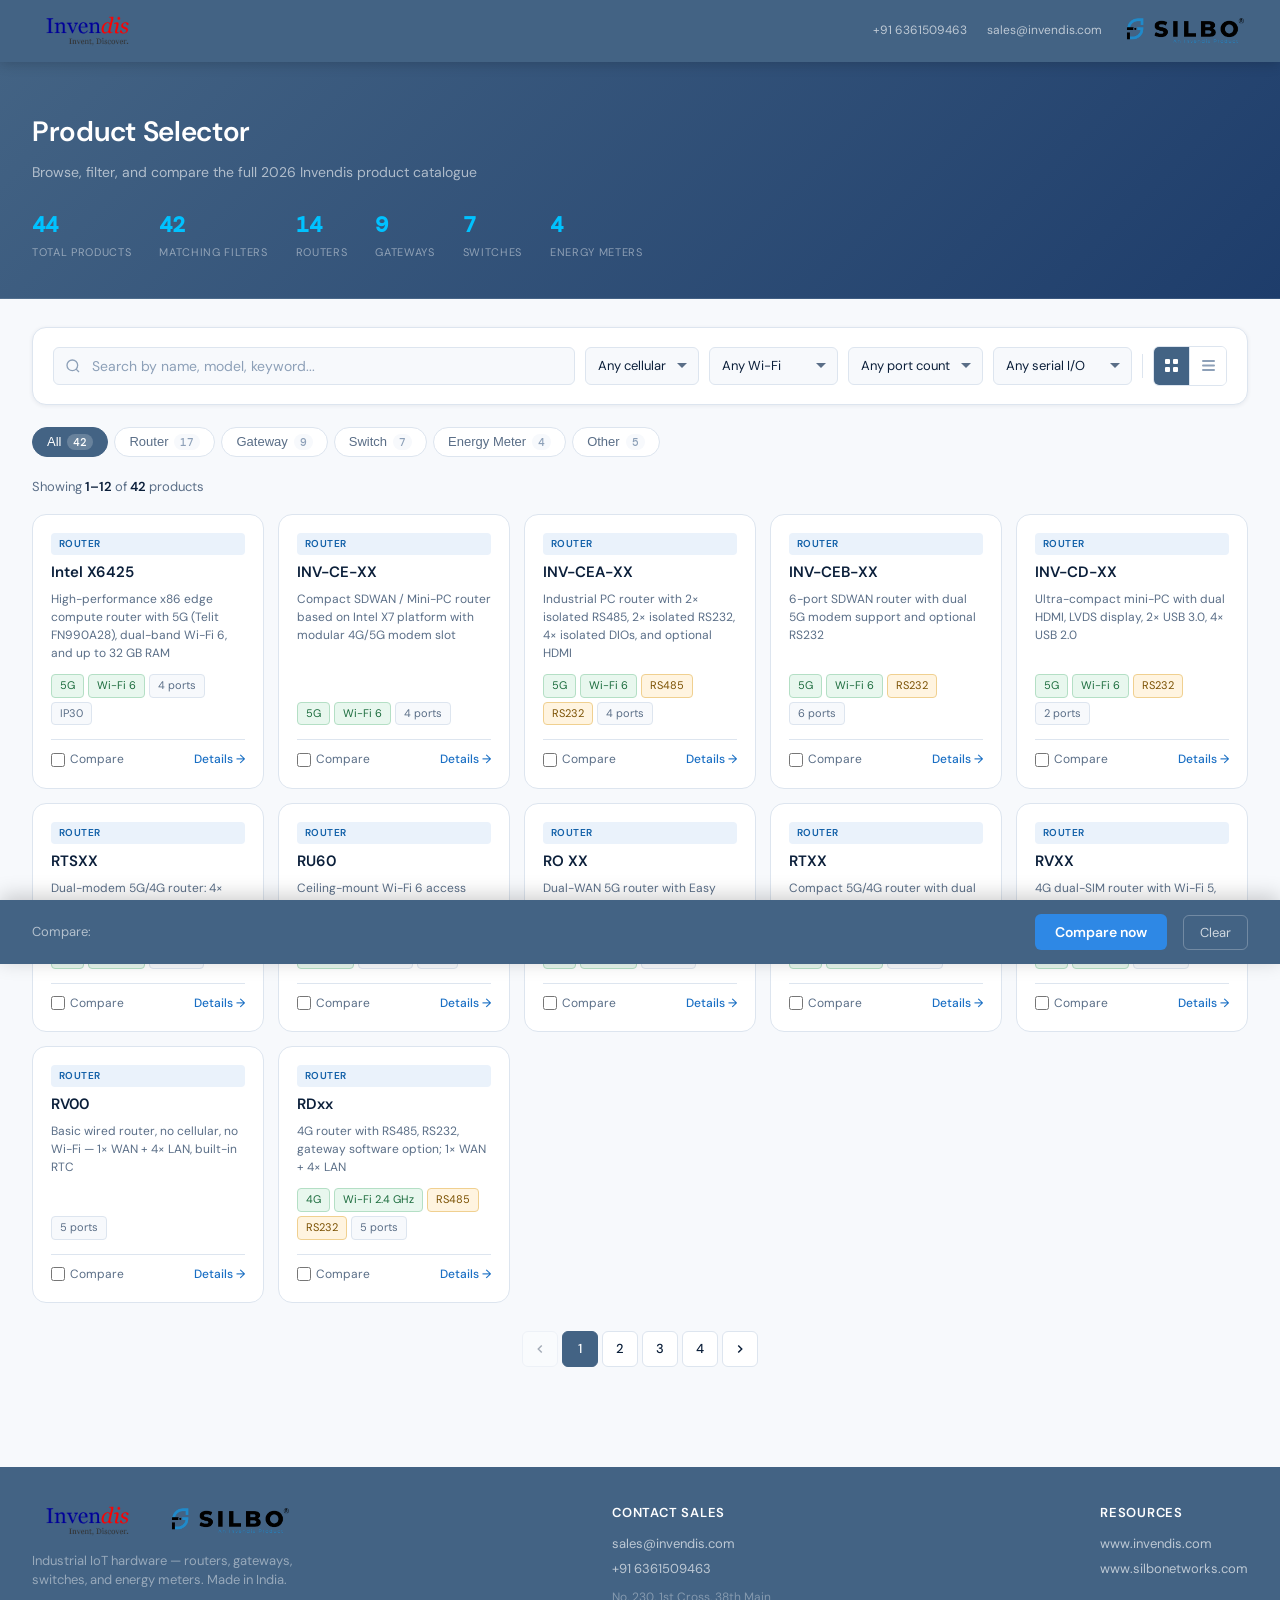
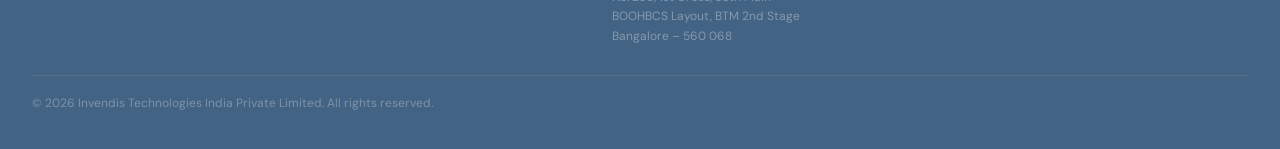
==== index.html @ b543a1ed "Rename productSelector.html to index.html" ====
<!DOCTYPE html>
<html lang="en">
    <head>
        <meta charset="UTF-8">
        <meta name="viewport" content="width=device-width, initial-scale=1.0">
        <title>Product Selector — Invendis Technologies</title>
        <link rel="preconnect" href="https://fonts.googleapis.com">
        <link href="https://fonts.googleapis.com/css2?family=DM+Sans:wght@300;400;500;600&family=DM+Mono:wght@400;500&display=swap" rel="stylesheet">
        <link rel="stylesheet" href="styles.css">
    </head>
    <body>
        <header>
            <div class="header-inner">
                <a class="header-logo-link" href="https://www.invendis.com" target="_blank">
                    <img src="assets/invendis_logo.png" alt="Invendis" class="header-logo-img header-logo-invendis">
                </a>
                <div class="header-right">
                    <div class="header-contact">
                        <a href="tel:+916361509463">+91 6361509463</a>
                        <a href="mailto:sales@invendis.com">sales@invendis.com</a>
                    </div>
                    <a class="header-logo-link" href="https://www.silbonetworks.com" target="_blank">
                        <img src="assets/silbo_logo.png" alt="SILBO — An Invendis Product" class="header-logo-img header-logo-silbo">
                    </a>
                </div>
            </div>
        </header>

        <div class="hero">
            <div class="hero-inner">
                <h1>Product Selector</h1>
                <p>Browse, filter, and compare the full 2026 Invendis product catalogue</p>
                <div class="hero-stats">
                    <div class="hero-stat"><span class="num" id="statTotal">44</span><span class="lbl">Total products</span></div>
                    <div class="hero-stat"><span class="num" id="statFiltered">44</span><span class="lbl">Matching filters</span></div>
                    <div class="hero-stat"><span class="num">14</span><span class="lbl">Routers</span></div>
                    <div class="hero-stat"><span class="num">9</span><span class="lbl">Gateways</span></div>
                    <div class="hero-stat"><span class="num">7</span><span class="lbl">Switches</span></div>
                    <div class="hero-stat"><span class="num">4</span><span class="lbl">Energy meters</span></div>
                </div>
            </div>
        </div>

        <div class="main">
            <div class="filter-bar">
                <div class="search-wrap">
                    <svg viewBox="0 0 24 24" fill="none" stroke="currentColor" stroke-width="2"><circle cx="11" cy="11" r="8"/><path d="m21 21-4.35-4.35"/></svg>
                    <input type="text" id="search" placeholder="Search by name, model, keyword..." oninput="currentPage=1;render()">
                </div>
                <select id="fCell" onchange="currentPage=1;render()">
                    <option value="">Any cellular</option>
                    <option value="5G">5G capable</option>
                    <option value="4G">4G only</option>
                    <option value="none">No cellular</option>
                </select>
                <select id="fWifi" onchange="currentPage=1;render()">
                    <option value="">Any Wi-Fi</option>
                    <option value="WiFi6">Wi-Fi 6 (ax)</option>
                    <option value="WiFi5">Wi-Fi 5 (ac)</option>
                    <option value="WiFi24">Wi-Fi 2.4 GHz</option>
                    <option value="none">No Wi-Fi</option>
                </select>
                <select id="fPorts" onchange="currentPage=1;render()">
                    <option value="">Any port count</option>
                    <option value="2">1–2 ports</option>
                    <option value="5">3–5 ports</option>
                    <option value="8">6–8 ports</option>
                    <option value="10">9+ ports</option>
                </select>
                <select id="fSerial" onchange="currentPage=1;render()">
                    <option value="">Any serial I/O</option>
                    <option value="rs485">Has RS485</option>
                    <option value="rs232">Has RS232</option>
                    <option value="both">RS485 + RS232</option>
                </select>
                <div class="filter-divider"></div>
                <div class="view-toggle">
                    <button id="btnGrid" class="active" onclick="setView('grid')" title="Grid view">
                        <svg width="15" height="15" viewBox="0 0 15 15" fill="currentColor"><rect x="1" y="1" width="5" height="5" rx="1"/><rect x="9" y="1" width="5" height="5" rx="1"/><rect x="1" y="9" width="5" height="5" rx="1"/><rect x="9" y="9" width="5" height="5" rx="1"/></svg>
                    </button>
                    <button id="btnList" onclick="setView('list')" title="List view">
                        <svg width="15" height="15" viewBox="0 0 15 15" fill="currentColor"><rect x="1" y="2" width="13" height="2" rx="1"/><rect x="1" y="6.5" width="13" height="2" rx="1"/><rect x="1" y="11" width="13" height="2" rx="1"/></svg>
                    </button>
                </div>
            </div>

            <div class="cat-tabs" id="catTabs"></div>

            <div class="results-bar">
                <p class="results-count" id="resultsCount"></p>
                <button class="clear-filters" id="clearBtn" onclick="clearFilters()" style="display:none">Clear all filters</button>
            </div>

            <div id="results"></div>
            <div id="pagination"></div>

        </div>

        <div class="compare-tray" id="compareTray">
            <span class="compare-tray-label">Compare:</span>
            <div class="compare-tray-chips" id="trayChips"></div>
            <button class="btn-compare" onclick="openCompareModal()">Compare now</button>
            <button class="btn-clear-compare" onclick="clearCompare()">Clear</button>
        </div>

        <footer>
            <div class="footer-inner">
                <div class="footer-brand">
                    <div class="footer-logos">
                        <a href="https://www.invendis.com" target="_blank">
                            <img src="assets/invendis_logo.png" alt="Invendis" class="footer-logo-img footer-logo-invendis">
                        </a>
                        <a href="https://www.silbonetworks.com" target="_blank">
                            <img src="assets/silbo_logo.png" alt="SILBO — An Invendis Product" class="footer-logo-img footer-logo-silbo">
                        </a>
                    </div>
                    <p style="margin-top:12px">Industrial IoT hardware — routers, gateways, switches, and energy meters. Made in India.</p>
                </div>
                <div class="footer-contact">
                    <h4>Contact Sales</h4>
                    <p><a href="mailto:sales@invendis.com">sales@invendis.com</a></p>
                    <p><a href="tel:+916361509463">+91 6361509463</a></p>
                    <p style="margin-top:8px; font-size:12px; color:rgba(255,255,255,0.35)">No. 230, 1st Cross, 38th Main<br>BOOHBCS Layout, BTM 2nd Stage<br>Bangalore – 560 068</p>
                </div>
                <div class="footer-contact">
                    <h4>Resources</h4>
                    <p><a href="https://www.invendis.com" target="_blank">www.invendis.com</a></p>
                    <p><a href="https://www.silbonetworks.com" target="_blank">www.silbonetworks.com</a></p>
                </div>
            </div>
            
            <div class="footer-bottom">
                &copy; 2026 Invendis Technologies India Private Limited. All rights reserved.
            </div>
        </footer>

        <div id="modalRoot"></div>

        <script src="products.js"></script>
        <script src="app.js"></script>
        
    </body>
</html>
---- styles.css ----
:root {
  --navy: #436384;
  --navy-mid: #152D4F;
  --navy-light: #1E3D6B;
  --blue: #1A6FC4;
  --blue-light: #2E88E5;
  --blue-pale: #EAF2FB;
  --accent: #00C2FF;
  --white: #FFFFFF;
  --off-white: #F7F9FC;
  --border: #DDE5EF;
  --text-main: #0B1F3A;
  --text-muted: #5A6E87;
  --text-light: #8DA0B8;
  --success-bg: #E8F7EE;
  --success-text: #1A6B3C;
  --warn-bg: #FFF4E0;
  --warn-text: #7A5000;
  --radius-sm: 6px;
  --radius-md: 10px;
  --radius-lg: 14px;
  --shadow-sm: 0 1px 4px rgba(11,31,58,0.07);
  --shadow-md: 0 4px 20px rgba(11,31,58,0.10);
  --shadow-lg: 0 8px 40px rgba(11,31,58,0.16);
  --font: 'DM Sans', sans-serif;
  --mono: 'DM Mono', monospace;
}

*, *::before, *::after { box-sizing: border-box; margin: 0; padding: 0; }

body {
  font-family: var(--font);
  background: var(--off-white);
  color: var(--text-main);
  min-height: 100vh;
  font-size: 15px;
  line-height: 1.6;
}

/* ── Header logos ── */
.header-logo-link { display: flex; align-items: center; flex-shrink: 0; }
.header-logo-img { display: block; object-fit: contain; }
.header-logo-invendis { height: 36px; }
.header-logo-silbo { height: 36px; }
.header-right {
  display: flex;
  align-items: center;
  gap: 20px;
  flex-shrink: 0;
}

/* ── Footer logos ── */
.footer-logos { display: flex; align-items: center; gap: 24px; flex-wrap: wrap; }
.footer-logo-img { display: block; object-fit: contain; }
.footer-logo-invendis { height: 36px;}
.footer-logo-silbo { height: 36px;}

/* ── Header ── */
header {
  background: var(--navy);
  color: var(--white);
  padding: 0;
  position: sticky;
  top: 0;
  z-index: 100;
  box-shadow: 0 2px 12px rgba(0,0,0,0.18);
}
.header-inner {
  max-width: 1280px;
  margin: 0 auto;
  padding: 0 32px;
  display: flex;
  align-items: center;
  justify-content: space-between;
  height: 62px;
  gap: 24px;
}
.logo {
  display: flex;
  align-items: center;
  gap: 10px;
  text-decoration: none;
  flex-shrink: 0;
}
.logo-mark {
  width: 34px;
  height: 34px;
  background: linear-gradient(135deg, var(--blue-light), var(--accent));
  border-radius: 8px;
  display: flex;
  align-items: center;
  justify-content: center;
  font-weight: 600;
  font-size: 14px;
  color: white;
  letter-spacing: -0.5px;
}
.logo-text { display: flex; flex-direction: column; line-height: 1.2; }
.logo-name { font-size: 15px; font-weight: 600; color: white; letter-spacing: 0.01em; }
.logo-tagline { font-size: 10px; color: rgba(255,255,255,0.5); letter-spacing: 0.06em; text-transform: uppercase; }
.header-contact {
  display: flex;
  align-items: center;
  gap: 20px;
  font-size: 12px;
  color: rgba(255,255,255,0.65);
}
.header-contact a { color: rgba(255,255,255,0.65); text-decoration: none; }
.header-contact a:hover { color: var(--accent); }
.header-nav { display: flex; gap: 8px; }
.header-nav a {
  font-size: 13px;
  color: rgba(255,255,255,0.75);
  text-decoration: none;
  padding: 6px 12px;
  border-radius: var(--radius-sm);
  transition: background 0.15s, color 0.15s;
}
.header-nav a:hover { background: rgba(255,255,255,0.1); color: white; }

/* ── Hero ── */
.hero {
  background: linear-gradient(135deg, var(--navy) 0%, var(--navy-light) 100%);
  color: white;
  padding: 48px 32px 36px;
  border-bottom: 1px solid rgba(255,255,255,0.08);
}
.hero-inner { max-width: 1280px; margin: 0 auto; }
.hero h1 { font-size: 28px; font-weight: 600; letter-spacing: -0.3px; margin-bottom: 6px; }
.hero p { color: rgba(255,255,255,0.6); font-size: 14px; }
.hero-stats {
  display: flex;
  gap: 28px;
  margin-top: 24px;
  flex-wrap: wrap;
}
.hero-stat { display: flex; flex-direction: column; gap: 2px; }
.hero-stat .num { font-size: 22px; font-weight: 600; color: var(--accent); font-family: var(--mono); }
.hero-stat .lbl { font-size: 11px; color: rgba(255,255,255,0.45); letter-spacing: 0.06em; text-transform: uppercase; }

/* ── Main layout ── */
.main { max-width: 1280px; margin: 0 auto; padding: 28px 32px 60px; }

/* ── Filter bar ── */
.filter-bar {
  background: white;
  border: 1px solid var(--border);
  border-radius: var(--radius-lg);
  padding: 18px 20px;
  margin-bottom: 22px;
  box-shadow: var(--shadow-sm);
  display: flex;
  flex-wrap: wrap;
  gap: 10px;
  align-items: center;
}
.search-wrap {
  position: relative;
  flex: 1;
  min-width: 220px;
}
.search-wrap svg {
  position: absolute;
  left: 12px;
  top: 50%;
  transform: translateY(-50%);
  color: var(--text-light);
  width: 16px;
  height: 16px;
}
.search-wrap input {
  width: 100%;
  height: 38px;
  padding: 0 12px 0 38px;
  border: 1px solid var(--border);
  border-radius: var(--radius-sm);
  font-family: var(--font);
  font-size: 14px;
  color: var(--text-main);
  background: var(--off-white);
  outline: none;
  transition: border-color 0.15s, box-shadow 0.15s;
}
.search-wrap input:focus { border-color: var(--blue); box-shadow: 0 0 0 3px rgba(26,111,196,0.12); background: white; }
.search-wrap input::placeholder { color: var(--text-light); }

select {
  height: 38px;
  padding: 0 32px 0 12px;
  border: 1px solid var(--border);
  border-radius: var(--radius-sm);
  font-family: var(--font);
  font-size: 13px;
  color: var(--text-main);
  background: var(--off-white) url("data:image/svg+xml,%3Csvg xmlns='http://www.w3.org/2000/svg' width='12' height='12' viewBox='0 0 12 12'%3E%3Cpath fill='%235A6E87' d='M6 8L1 3h10z'/%3E%3C/svg%3E") no-repeat right 10px center;
  appearance: none;
  cursor: pointer;
  outline: none;
  transition: border-color 0.15s;
}
select:focus { border-color: var(--blue); background-color: white; }
select.active-filter { border-color: var(--blue); background-color: var(--blue-pale); color: var(--navy); font-weight: 500; }

.filter-divider { width: 1px; height: 24px; background: var(--border); flex-shrink: 0; }

.view-toggle {
  display: flex;
  border: 1px solid var(--border);
  border-radius: var(--radius-sm);
  overflow: hidden;
  flex-shrink: 0;
}
.view-toggle button {
  width: 36px;
  height: 38px;
  border: none;
  background: white;
  cursor: pointer;
  display: flex;
  align-items: center;
  justify-content: center;
  color: var(--text-light);
  transition: background 0.15s, color 0.15s;
}
.view-toggle button.active { background: var(--navy); color: white; }
.view-toggle button:first-child { border-right: 1px solid var(--border); }

/* ── Results bar ── */
.results-bar {
  display: flex;
  align-items: center;
  justify-content: space-between;
  margin-bottom: 16px;
  gap: 12px;
  flex-wrap: wrap;
}
.results-count { font-size: 13px; color: var(--text-muted); }
.results-count strong { color: var(--text-main); font-weight: 600; }
.clear-filters {
  font-size: 13px;
  color: var(--blue);
  background: none;
  border: none;
  cursor: pointer;
  text-decoration: underline;
  font-family: var(--font);
}
.clear-filters:hover { color: var(--navy); }

/* ── Category tabs ── */
.cat-tabs {
  display: flex;
  gap: 6px;
  flex-wrap: wrap;
  margin-bottom: 20px;
}
.cat-tab {
  padding: 6px 14px;
  border-radius: 20px;
  font-size: 13px;
  font-weight: 500;
  border: 1px solid var(--border);
  background: white;
  cursor: pointer;
  transition: all 0.15s;
  color: var(--text-muted);
  display: flex;
  align-items: center;
  gap: 6px;
}
.cat-tab:hover { border-color: var(--blue); color: var(--blue); }
.cat-tab.active { background: var(--navy); border-color: var(--navy); color: white; }
.cat-tab .count {
  font-size: 11px;
  background: rgba(255,255,255,0.2);
  padding: 1px 6px;
  border-radius: 10px;
  font-family: var(--mono);
}
.cat-tab:not(.active) .count { background: var(--off-white); color: var(--text-light); }

/* ── Grid view ── */
.grid-view {
  display: grid;
  grid-template-columns: repeat(auto-fill, minmax(210px, 1fr));
  gap: 14px;
}
.card {
  background: white;
  border: 1px solid var(--border);
  border-radius: var(--radius-lg);
  padding: 18px;
  cursor: pointer;
  transition: box-shadow 0.18s, border-color 0.18s, transform 0.15s;
  display: flex;
  flex-direction: column;
  gap: 8px;
  position: relative;
}
.card:hover { box-shadow: var(--shadow-md); border-color: #B8CCE4; transform: translateY(-1px); }
.card.compare-selected { border: 2px solid var(--blue); box-shadow: 0 0 0 3px rgba(26,111,196,0.12); }

.card-cat-badge { align-self: flex-start; }
.badge {
  display: inline-block;
  font-size: 10px;
  font-weight: 600;
  padding: 3px 8px;
  border-radius: 4px;
  letter-spacing: 0.04em;
  text-transform: uppercase;
}
.b-router { background: #EAF2FB; color: #1260A8; }
.b-gateway { background: #E4F5EE; color: #0F6040; }
.b-switch { background: #FFF3E0; color: #8B5200; }
.b-energy { background: #F9EAF3; color: #7B2563; }
.b-other { background: #EEF0F3; color: #3A4D63; }

.card-name { font-size: 15px; font-weight: 600; color: var(--text-main); line-height: 1.3; }
.card-desc { font-size: 12px; color: var(--text-muted); line-height: 1.5; flex: 1; }
.card-specs {
  display: flex;
  flex-wrap: wrap;
  gap: 4px;
  margin-top: 4px;
}
.spec-pill {
  font-size: 11px;
  padding: 2px 8px;
  border-radius: 4px;
  border: 1px solid var(--border);
  color: var(--text-muted);
  background: var(--off-white);
}
.spec-pill.highlight { background: var(--success-bg); color: var(--success-text); border-color: #B4DFC5; }
.spec-pill.warn { background: var(--warn-bg); color: var(--warn-text); border-color: #F0D090; }

.card-footer {
  margin-top: 6px;
  padding-top: 10px;
  border-top: 1px solid var(--border);
  display: flex;
  align-items: center;
  gap: 8px;
}
.compare-check {
  display: flex;
  align-items: center;
  gap: 5px;
  font-size: 12px;
  color: var(--text-muted);
  cursor: pointer;
  user-select: none;
}
.compare-check input[type=checkbox] { width: 14px; height: 14px; accent-color: var(--blue); cursor: pointer; }
.details-link {
  margin-left: auto;
  font-size: 12px;
  color: var(--blue);
  font-weight: 500;
}

/* ── List view ── */
.list-view { display: flex; flex-direction: column; gap: 6px; }
.list-head {
  display: grid;
  grid-template-columns: 160px 1fr 80px 80px 68px 68px 80px;
  gap: 10px;
  padding: 8px 16px;
  font-size: 11px;
  font-weight: 600;
  color: var(--text-light);
  letter-spacing: 0.06em;
  text-transform: uppercase;
  border-bottom: 1px solid var(--border);
  margin-bottom: 4px;
}
.list-row {
  background: white;
  border: 1px solid var(--border);
  border-radius: var(--radius-md);
  padding: 12px 16px;
  display: grid;
  grid-template-columns: 160px 1fr 80px 80px 68px 68px 80px;
  gap: 10px;
  align-items: center;
  cursor: pointer;
  transition: box-shadow 0.15s, border-color 0.15s;
}
.list-row:hover { box-shadow: var(--shadow-sm); border-color: #B8CCE4; }
.list-row.compare-selected { border: 2px solid var(--blue); }
.list-name { font-size: 13px; font-weight: 600; }
.list-cat { margin-top: 3px; }
.list-desc { font-size: 12px; color: var(--text-muted); line-height: 1.4; }
.list-cell { font-size: 12px; text-align: center; }
.yes-pill { background: var(--success-bg); color: var(--success-text); border: 1px solid #B4DFC5; font-size: 11px; font-weight: 600; padding: 2px 7px; border-radius: 4px; }
.no-pill { color: var(--text-light); font-size: 12px; }

/* ── Empty state ── */
.empty-state {
  text-align: center;
  padding: 64px 24px;
  color: var(--text-muted);
}
.empty-state svg { width: 40px; height: 40px; color: var(--text-light); margin-bottom: 14px; }
.empty-state h3 { font-size: 16px; font-weight: 600; color: var(--text-main); margin-bottom: 6px; }
.empty-state p { font-size: 14px; }

/* ── Compare bar ── */
.compare-tray {
  position: fixed;
  bottom: 0;
  left: 0;
  right: 0;
  background: var(--navy);
  color: white;
  padding: 14px 32px;
  display: flex;
  align-items: center;
  gap: 16px;
  z-index: 90;
  box-shadow: 0 -4px 20px rgba(0,0,0,0.2);
  transform: translateY(100%);
  transition: transform 0.25s ease;
  flex-wrap: wrap;
}
.compare-tray.visible { transform: translateY(0); }
.compare-tray-chips { display: flex; gap: 8px; flex: 1; flex-wrap: wrap; }
.compare-chip {
  background: rgba(255,255,255,0.12);
  border: 1px solid rgba(255,255,255,0.2);
  border-radius: 6px;
  padding: 4px 10px;
  font-size: 13px;
  display: flex;
  align-items: center;
  gap: 6px;
}
.compare-chip button {
  background: none;
  border: none;
  color: rgba(255,255,255,0.6);
  cursor: pointer;
  font-size: 16px;
  line-height: 1;
  padding: 0;
}
.compare-chip button:hover { color: white; }
.compare-tray-label { font-size: 13px; color: rgba(255,255,255,0.6); }
.btn-compare {
  background: var(--blue-light);
  color: white;
  border: none;
  border-radius: var(--radius-sm);
  padding: 9px 20px;
  font-size: 14px;
  font-weight: 600;
  cursor: pointer;
  font-family: var(--font);
  transition: background 0.15s;
  flex-shrink: 0;
}
.btn-compare:hover { background: var(--blue); }
.btn-clear-compare {
  background: none;
  border: 1px solid rgba(255,255,255,0.25);
  color: rgba(255,255,255,0.75);
  border-radius: var(--radius-sm);
  padding: 8px 16px;
  font-size: 13px;
  cursor: pointer;
  font-family: var(--font);
  flex-shrink: 0;
}
.btn-clear-compare:hover { background: rgba(255,255,255,0.08); }

/* ── Modal ── */
.modal-overlay {
  position: fixed;
  inset: 0;
  background: rgba(11,31,58,0.45);
  z-index: 300;
  display: flex;
  align-items: center;
  justify-content: center;
  padding: 20px;
  animation: fadeIn 0.15s ease;
}
@keyframes fadeIn { from { opacity: 0; } to { opacity: 1; } }
.modal {
  background: white;
  border-radius: var(--radius-lg);
  width: 100%;
  max-width: 540px;
  max-height: 88vh;
  overflow-y: auto;
  box-shadow: var(--shadow-lg);
  animation: slideUp 0.18s ease;
}
@keyframes slideUp { from { transform: translateY(14px); opacity: 0; } to { transform: translateY(0); opacity: 1; } }
.modal-header {
  padding: 22px 24px 18px;
  border-bottom: 1px solid var(--border);
  position: relative;
}
.modal-close {
  position: absolute;
  top: 18px;
  right: 18px;
  width: 30px;
  height: 30px;
  border: none;
  background: var(--off-white);
  border-radius: 50%;
  cursor: pointer;
  display: flex;
  align-items: center;
  justify-content: center;
  font-size: 18px;
  color: var(--text-muted);
  line-height: 1;
  transition: background 0.15s;
}
.modal-close:hover { background: var(--border); color: var(--text-main); }
.modal-title { font-size: 20px; font-weight: 700; margin-top: 8px; letter-spacing: -0.2px; }
.modal-desc { font-size: 13px; color: var(--text-muted); margin-top: 6px; line-height: 1.5; }
.modal-body { padding: 20px 24px; }
.spec-section { margin-bottom: 20px; }
.spec-section-title {
  font-size: 10px;
  font-weight: 700;
  letter-spacing: 0.1em;
  text-transform: uppercase;
  color: var(--text-light);
  margin-bottom: 10px;
  padding-bottom: 6px;
  border-bottom: 1px solid var(--border);
}
.spec-row {
  display: flex;
  justify-content: space-between;
  align-items: flex-start;
  padding: 8px 0;
  border-bottom: 1px solid #F0F4F9;
  gap: 16px;
  font-size: 13px;
}
.spec-row:last-child { border-bottom: none; }
.spec-key { color: var(--text-muted); flex-shrink: 0; width: 140px; }
.spec-val { font-weight: 500; text-align: right; }
.modal-actions {
  padding: 16px 24px 22px;
  border-top: 1px solid var(--border);
  display: flex;
  gap: 10px;
  align-items: center;
}
.btn-enquire {
  flex: 1;
  background: var(--blue);
  color: white;
  border: none;
  border-radius: var(--radius-sm);
  padding: 10px 20px;
  font-size: 14px;
  font-weight: 600;
  cursor: pointer;
  font-family: var(--font);
  transition: background 0.15s;
  text-align: center;
  text-decoration: none;
  display: inline-block;
}
.btn-enquire:hover { background: var(--navy); }
.btn-add-compare {
  background: none;
  border: 1px solid var(--border);
  color: var(--text-muted);
  border-radius: var(--radius-sm);
  padding: 9px 16px;
  font-size: 13px;
  font-weight: 500;
  cursor: pointer;
  font-family: var(--font);
  transition: all 0.15s;
}
.btn-add-compare:hover { border-color: var(--blue); color: var(--blue); }

/* ── Compare modal ── */
.compare-modal { max-width: 900px; }
.compare-table { width: 100%; border-collapse: collapse; font-size: 13px; }
.compare-table th {
  text-align: left;
  padding: 12px 16px;
  font-weight: 600;
  border-bottom: 2px solid var(--border);
  background: var(--off-white);
  font-size: 13px;
  white-space: nowrap;
}
.compare-table th:first-child { width: 140px; color: var(--text-muted); font-weight: 500; }
.compare-table td {
  padding: 10px 16px;
  border-bottom: 1px solid var(--border);
  vertical-align: top;
}
.compare-table td:first-child { color: var(--text-muted); font-size: 12px; background: var(--off-white); }
.compare-table tr.diff-row td:not(:first-child) { background: #FEFDF0; font-weight: 500; }
.compare-table tr:last-child td { border-bottom: none; }

/* ── Pagination ── */
#pagination { margin-top: 28px; }
.pagination {
  display: flex;
  align-items: center;
  justify-content: center;
  gap: 4px;
  flex-wrap: wrap;
}
.pg-btn {
  min-width: 36px;
  height: 36px;
  padding: 0 6px;
  border: 1px solid var(--border);
  border-radius: var(--radius-sm);
  background: white;
  color: var(--text-main);
  font-family: var(--font);
  font-size: 13px;
  font-weight: 500;
  cursor: pointer;
  display: flex;
  align-items: center;
  justify-content: center;
  transition: background 0.15s, border-color 0.15s, color 0.15s;
}
.pg-btn:hover:not(:disabled) { border-color: var(--blue); color: var(--blue); background: var(--blue-pale); }
.pg-btn.active { background: var(--navy); border-color: var(--navy); color: white; }
.pg-btn:disabled { opacity: 0.35; cursor: default; }
.pg-ellipsis { min-width: 36px; text-align: center; font-size: 13px; color: var(--text-light); }

/* ── Footer ── */
footer {
  background: var(--navy);
  color: rgba(255,255,255,0.6);
  padding: 36px 32px;
  margin-top: 40px;
}
.footer-inner {
  max-width: 1280px;
  margin: 0 auto;
  display: flex;
  flex-wrap: wrap;
  gap: 32px;
  justify-content: space-between;
  align-items: flex-start;
}
.footer-brand .logo-name { font-size: 16px; color: white; }
.footer-brand p { font-size: 13px; color: rgba(255,255,255,0.45); margin-top: 6px; max-width: 280px; line-height: 1.5; }
.footer-contact h4 { font-size: 13px; font-weight: 600; color: white; margin-bottom: 10px; text-transform: uppercase; letter-spacing: 0.06em; }
.footer-contact p { font-size: 13px; margin-bottom: 5px; }
.footer-contact a { color: rgba(255,255,255,0.65); text-decoration: none; }
.footer-contact a:hover { color: var(--accent); }
.footer-bottom {
  max-width: 1280px;
  margin: 24px auto 0;
  padding-top: 18px;
  border-top: 1px solid rgba(255,255,255,0.08);
  font-size: 12px;
  color: rgba(255,255,255,0.3);
}

/* ── Responsive ── */
@media (max-width: 768px) {
  .header-contact { display: none; }
  .header-logo-silbo { display: none; }
  .hero { padding: 28px 16px 24px; }
  .hero h1 { font-size: 20px; }
  .main { padding: 18px 16px 80px; }
  .filter-bar { padding: 14px; gap: 8px; }
  .grid-view { grid-template-columns: repeat(auto-fill, minmax(160px, 1fr)); gap: 10px; }
  .list-head { display: none; }
  .list-row {
    grid-template-columns: 1fr;
    gap: 6px;
  }
  .list-row .list-cell { text-align: left; }
  .compare-tray { padding: 12px 16px; }
  footer { padding: 28px 16px; }
  .header-inner { padding: 0 16px; }
}
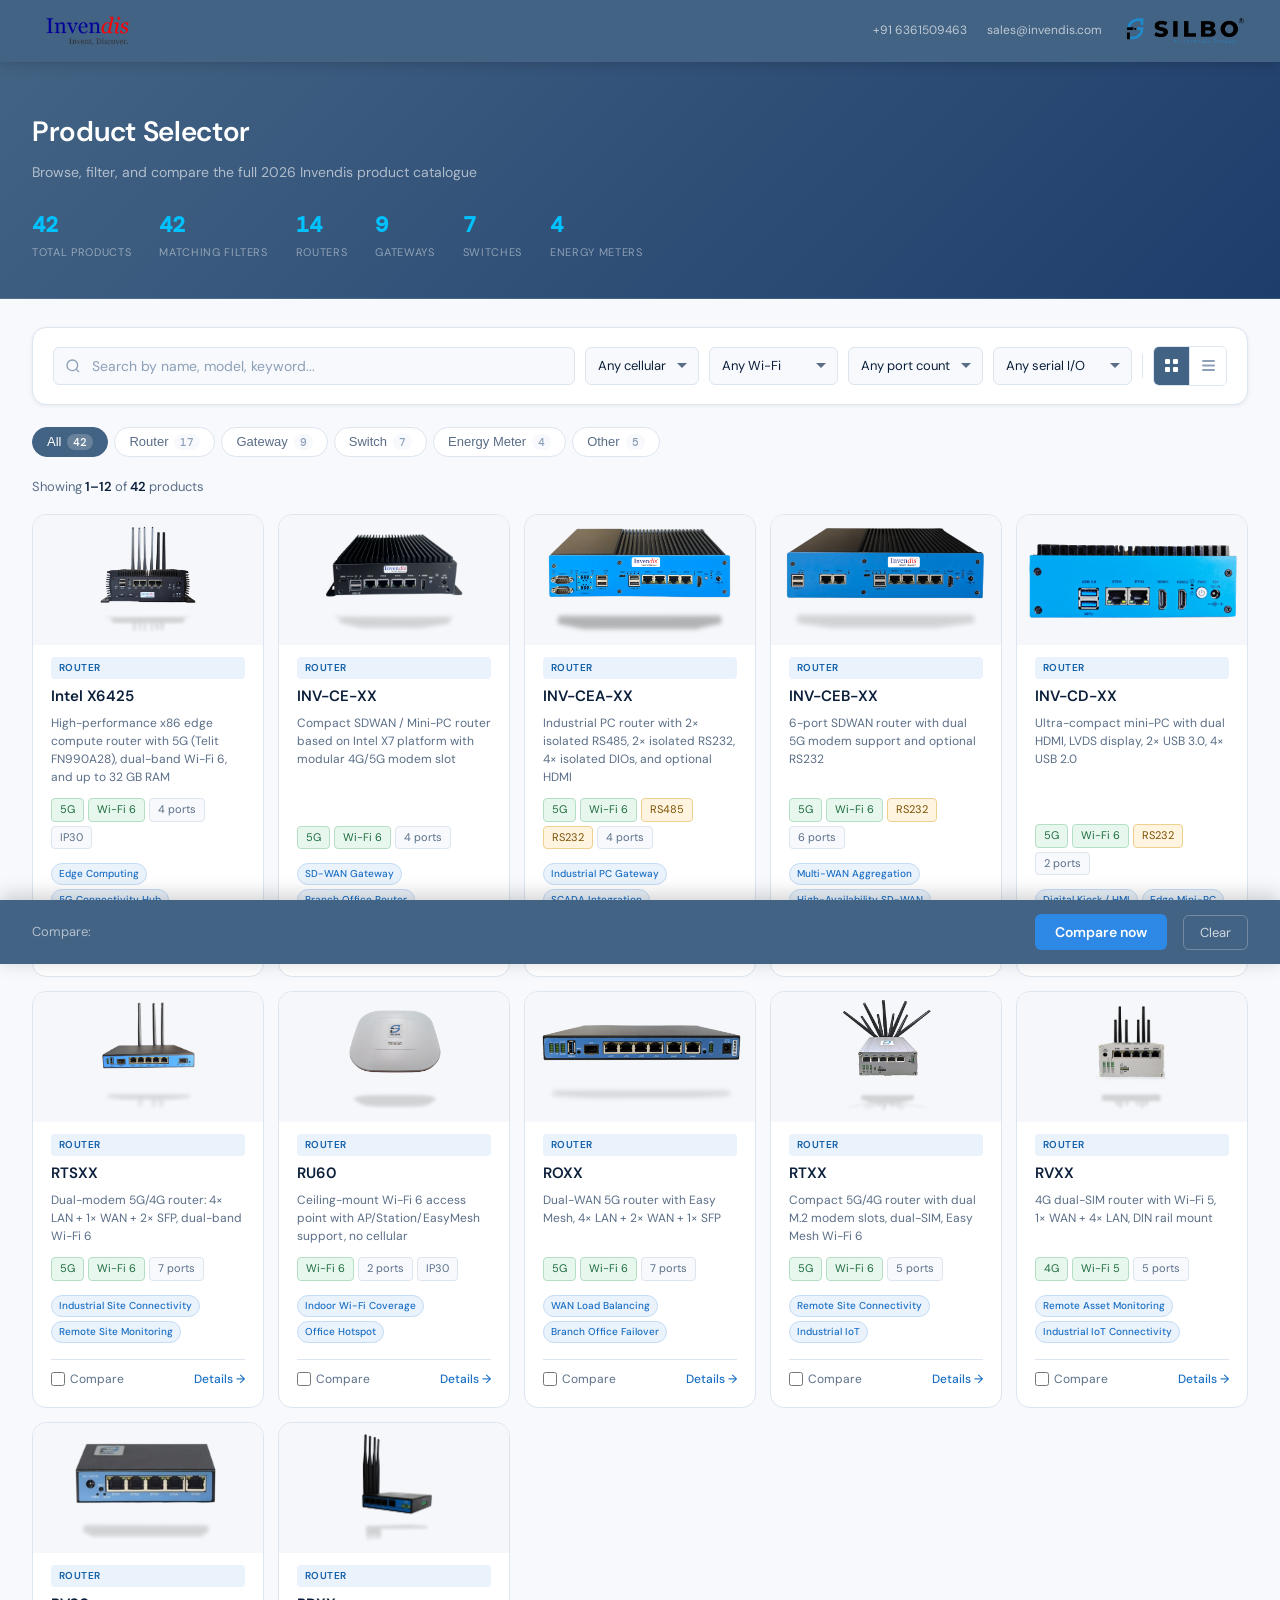
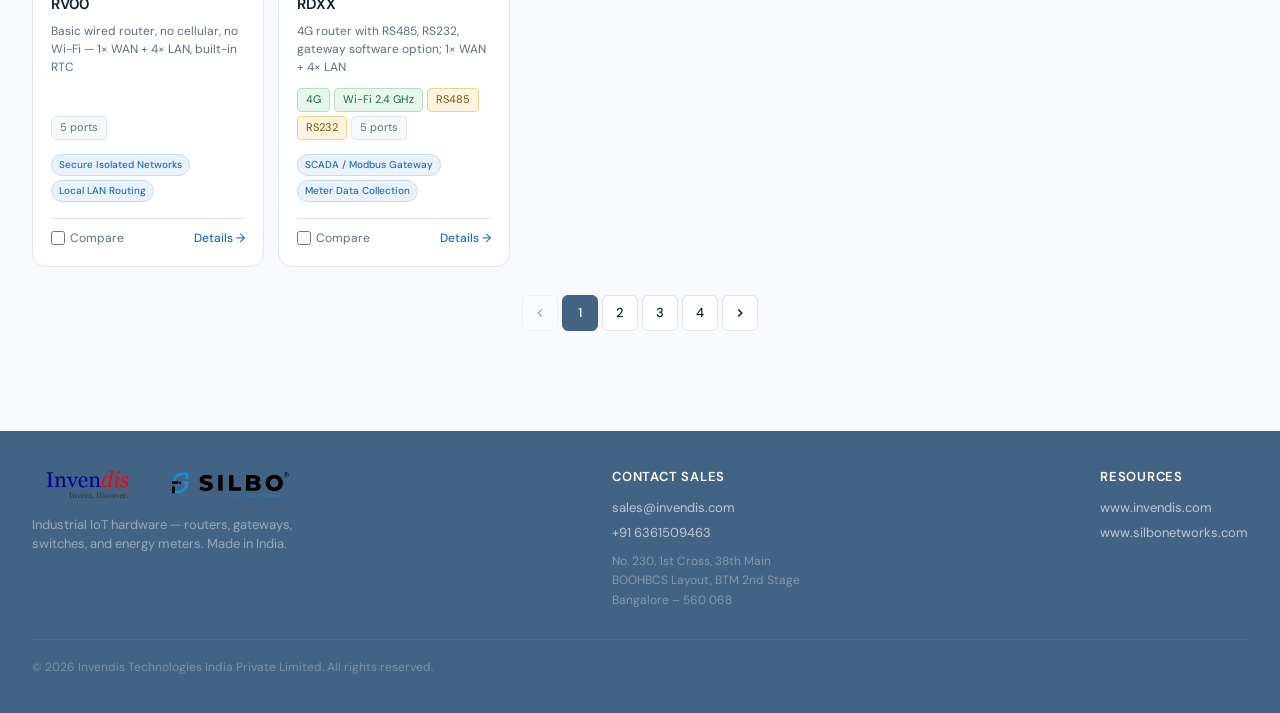
==== commit cdaa3139: "broke the code into small multiple files" ====
--- a/index.html
+++ b/index.html
@@ -137,7 +137,14 @@
         <div id="modalRoot"></div>
 
         <script src="products.js"></script>
-        <script src="app.js"></script>
+        <script src="js/config.js"></script>
+        <script src="js/data.js"></script>
+        <script src="js/utils.js"></script>
+        <script src="js/filters.js"></script>
+        <script src="js/render.js"></script>
+        <script src="js/compare.js"></script>
+        <script src="js/modal.js"></script>
+        <script src="js/main.js"></script>
         
     </body>
-</html>
+</html>
--- a/styles.css
+++ b/styles.css
@@ -290,7 +290,7 @@
   border: 1px solid var(--border);
   border-radius: var(--radius-lg);
   padding: 18px;
-  cursor: pointer;
+  cursor: default;
   transition: box-shadow 0.18s, border-color 0.18s, transform 0.15s;
   display: flex;
   flex-direction: column;
@@ -316,6 +316,22 @@
 .b-energy { background: #F9EAF3; color: #7B2563; }
 .b-other { background: #EEF0F3; color: #3A4D63; }
 
+.card-thumb-wrap {
+  margin: -18px -18px 4px -18px;
+  border-radius: var(--radius-lg) var(--radius-lg) 0 0;
+  overflow: hidden;
+  background: #f5f7fa;
+  height: 130px;
+  display: flex;
+  align-items: center;
+  justify-content: center;
+}
+.card-thumb {
+  max-height: 114px;
+  max-width: calc(100% - 16px);
+  object-fit: contain;
+  display: block;
+}
 .card-name { font-size: 15px; font-weight: 600; color: var(--text-main); line-height: 1.3; }
 .card-desc { font-size: 12px; color: var(--text-muted); line-height: 1.5; flex: 1; }
 .card-specs {
@@ -334,6 +350,9 @@
 }
 .spec-pill.highlight { background: var(--success-bg); color: var(--success-text); border-color: #B4DFC5; }
 .spec-pill.warn { background: var(--warn-bg); color: var(--warn-text); border-color: #F0D090; }
+
+.card-use-cases { display: flex; flex-wrap: wrap; gap: 4px; margin: 6px 0 2px; }
+.use-case-chip-sm { font-size: 10px; font-weight: 500; padding: 2px 7px; border-radius: 20px; background: #EAF2FB; color: #1A6FC4; border: 1px solid #C4DCF5; white-space: nowrap; }
 
 .card-footer {
   margin-top: 6px;
@@ -358,13 +377,15 @@
   font-size: 12px;
   color: var(--blue);
   font-weight: 500;
-}
+  cursor: pointer;
+}
+.details-link:hover { text-decoration: underline; }
 
 /* ── List view ── */
 .list-view { display: flex; flex-direction: column; gap: 6px; }
 .list-head {
   display: grid;
-  grid-template-columns: 160px 1fr 80px 80px 68px 68px 80px;
+  grid-template-columns: 48px 160px 1fr 80px 80px 68px 68px 80px;
   gap: 10px;
   padding: 8px 16px;
   font-size: 11px;
@@ -381,7 +402,7 @@
   border-radius: var(--radius-md);
   padding: 12px 16px;
   display: grid;
-  grid-template-columns: 160px 1fr 80px 80px 68px 68px 80px;
+  grid-template-columns: 48px 160px 1fr 80px 80px 68px 68px 80px;
   gap: 10px;
   align-items: center;
   cursor: pointer;
@@ -389,6 +410,14 @@
 }
 .list-row:hover { box-shadow: var(--shadow-sm); border-color: #B8CCE4; }
 .list-row.compare-selected { border: 2px solid var(--blue); }
+.list-thumb {
+  width: 40px;
+  height: 40px;
+  object-fit: contain;
+  border-radius: var(--radius-sm);
+  background: #f5f7fa;
+  display: block;
+}
 .list-name { font-size: 13px; font-weight: 600; }
 .list-cat { margin-top: 3px; }
 .list-desc { font-size: 12px; color: var(--text-muted); line-height: 1.4; }
@@ -499,14 +528,24 @@
 }
 @keyframes slideUp { from { transform: translateY(14px); opacity: 0; } to { transform: translateY(0); opacity: 1; } }
 .modal-header {
-  padding: 22px 24px 18px;
+  padding: 16px 24px 18px;
   border-bottom: 1px solid var(--border);
+}
+.modal-close-bar {
+  position: sticky;
+  top: 0;
+  z-index: 10;
+  height: 0;
+  overflow: visible;
+  display: flex;
+  justify-content: flex-end;
+  pointer-events: none;
+}
+.modal-close {
+  pointer-events: all;
   position: relative;
-}
-.modal-close {
-  position: absolute;
-  top: 18px;
-  right: 18px;
+  top: 12px;
+  margin-right: 14px;
   width: 30px;
   height: 30px;
   border: none;
@@ -520,10 +559,60 @@
   color: var(--text-muted);
   line-height: 1;
   transition: background 0.15s;
+  box-shadow: 0 1px 4px rgba(11,31,58,0.12);
 }
 .modal-close:hover { background: var(--border); color: var(--text-main); }
 .modal-title { font-size: 20px; font-weight: 700; margin-top: 8px; letter-spacing: -0.2px; }
 .modal-desc { font-size: 13px; color: var(--text-muted); margin-top: 6px; line-height: 1.5; }
+.product-image-wrap {
+  position: relative;
+  background: #f5f7fa;
+  border-bottom: 1px solid var(--border);
+  display: flex;
+  align-items: center;
+  justify-content: center;
+  padding: 20px 60px;
+  min-height: 180px;
+}
+.carousel-img {
+  max-height: 260px;
+  max-width: 100%;
+  object-fit: contain;
+  display: block;
+}
+.carousel-btn {
+  position: absolute;
+  top: 50%;
+  transform: translateY(-50%);
+  background: rgba(255,255,255,0.92);
+  border: 1px solid var(--border);
+  border-radius: 50%;
+  width: 36px;
+  height: 36px;
+  font-size: 22px;
+  cursor: pointer;
+  color: var(--navy);
+  display: flex;
+  align-items: center;
+  justify-content: center;
+  padding: 0;
+  transition: background 0.15s, border-color 0.15s, color 0.15s;
+  box-shadow: 0 1px 4px rgba(11,31,58,0.1);
+}
+.carousel-btn:hover { background: #fff; border-color: var(--blue); color: var(--blue); }
+.carousel-prev { left: 12px; }
+.carousel-next { right: 12px; }
+.carousel-counter {
+  position: absolute;
+  bottom: 8px;
+  right: 12px;
+  font-size: 11px;
+  color: var(--text-light);
+  background: rgba(255,255,255,0.85);
+  border-radius: 4px;
+  padding: 2px 6px;
+  font-family: var(--mono);
+}
 .modal-body { padding: 20px 24px; }
 .spec-section { margin-bottom: 20px; }
 .spec-section-title {
@@ -548,6 +637,11 @@
 .spec-row:last-child { border-bottom: none; }
 .spec-key { color: var(--text-muted); flex-shrink: 0; width: 140px; }
 .spec-val { font-weight: 500; text-align: right; }
+.modal-use-cases { padding: 14px 24px 12px; border-bottom: 1px solid var(--border); background: #FAFCFF; }
+.modal-use-cases-label { font-size: 11px; font-weight: 700; letter-spacing: 0.06em; text-transform: uppercase; color: var(--text-muted); margin-bottom: 8px; }
+.modal-use-cases-chips { display: flex; flex-wrap: wrap; gap: 6px; }
+.use-case-chip { font-size: 12px; font-weight: 500; padding: 4px 10px; border-radius: 20px; background: #EAF2FB; color: #1A6FC4; border: 1px solid #C4DCF5; }
+
 .modal-actions {
   padding: 16px 24px 22px;
   border-top: 1px solid var(--border);
@@ -607,6 +701,67 @@
 .compare-table td:first-child { color: var(--text-muted); font-size: 12px; background: var(--off-white); }
 .compare-table tr.diff-row td:not(:first-child) { background: #FEFDF0; font-weight: 500; }
 .compare-table tr:last-child td { border-bottom: none; }
+
+/* ── Variants table ── */
+.variants-section { margin-top: 4px; }
+.variants-note {
+  font-size: 11.5px;
+  color: var(--text-muted);
+  background: var(--off-white);
+  border: 1px solid var(--border);
+  border-radius: var(--radius-sm);
+  padding: 8px 12px;
+  margin-bottom: 12px;
+  line-height: 1.6;
+  font-family: var(--mono);
+}
+.variants-table-wrap { overflow-x: auto; border-radius: var(--radius-sm); border: 1px solid var(--border); }
+.variants-table {
+  width: 100%;
+  border-collapse: collapse;
+  font-size: 13px;
+}
+.variants-table thead tr {
+  background: var(--navy-mid);
+  color: white;
+}
+.variants-table th {
+  padding: 9px 14px;
+  text-align: left;
+  font-weight: 600;
+  font-size: 11.5px;
+  letter-spacing: 0.04em;
+  white-space: nowrap;
+}
+.variants-table th.col-partno { text-align: center; }
+.variants-table td {
+  padding: 8px 14px;
+  border-bottom: 1px solid var(--border);
+  vertical-align: middle;
+  font-size: 13px;
+}
+.variants-table tbody tr:last-child td { border-bottom: none; }
+.variants-table tbody tr:nth-child(even) { background: var(--off-white); }
+.variants-table tbody tr:hover { background: var(--blue-pale); }
+.cell-yes {
+  text-align: center;
+  color: var(--success-text);
+  font-weight: 700;
+  font-size: 15px;
+}
+.cell-no {
+  text-align: center;
+  color: var(--text-light);
+  font-size: 15px;
+}
+.cell-partno {
+  text-align: center;
+  font-family: var(--mono);
+  font-weight: 600;
+  font-size: 12px;
+  color: var(--navy-mid);
+  letter-spacing: 0.03em;
+}
 
 /* ── Pagination ── */
 #pagination { margin-top: 28px; }
